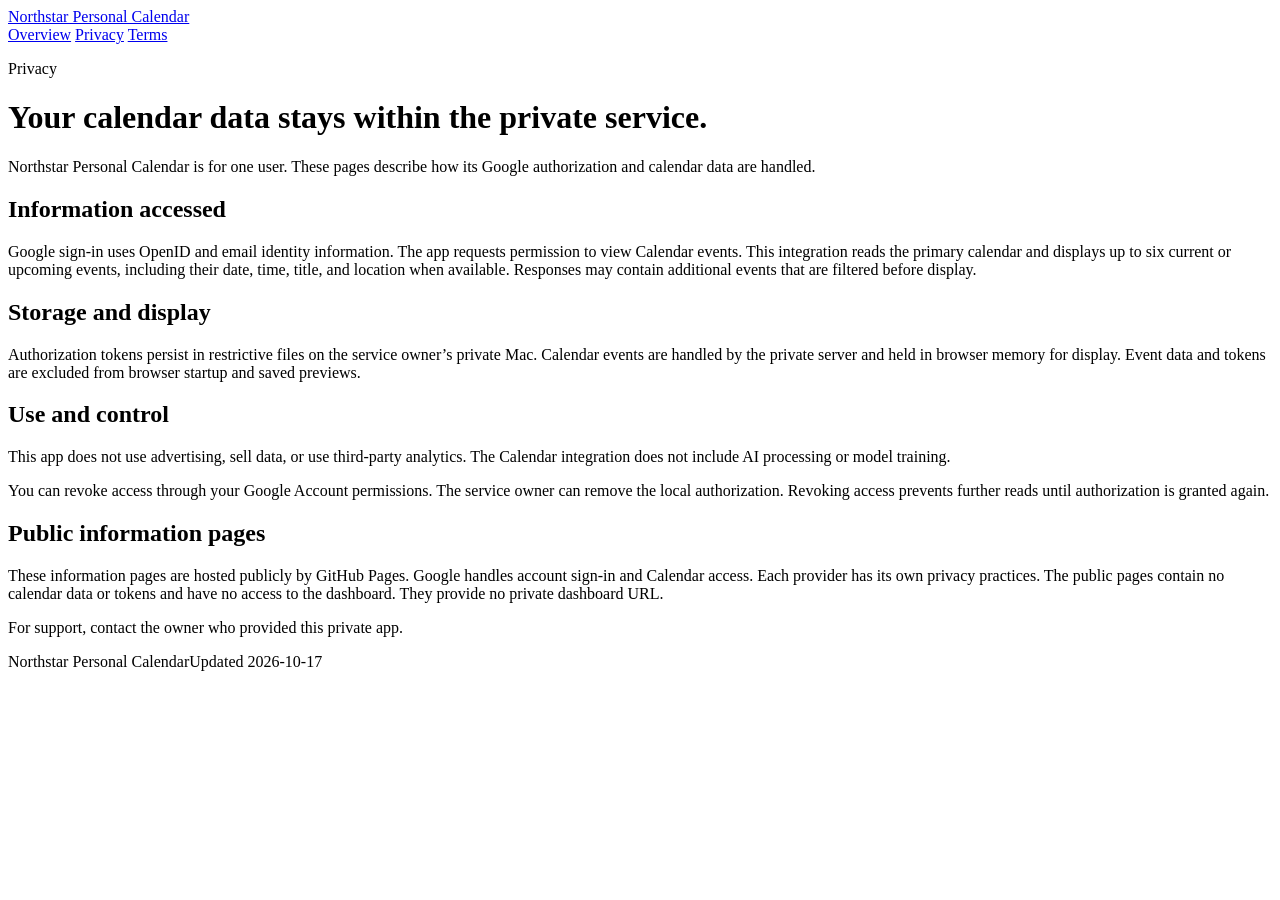
==== privacy.html @ 87dcd64b "Add Northstar Calendar privacy.html" ====
<!doctype html>
<html lang="en">
<head>
  <meta charset="utf-8">
  <meta name="viewport" content="width=device-width, initial-scale=1">
  <meta name="description" content="Privacy information for Northstar Personal Calendar.">
  <title>Privacy · Northstar Personal Calendar</title>
  <link rel="stylesheet" href="style.css">
</head>
<body>
  <header class="site-header">
    <a class="brand" href="index.html">Northstar Personal Calendar</a>
    <nav aria-label="Main navigation">
      <a href="index.html">Overview</a>
      <a href="privacy.html" aria-current="page">Privacy</a>
      <a href="terms.html">Terms</a>
    </nav>
  </header>
  <main>
    <p class="eyebrow">Privacy</p>
    <h1>Your calendar data stays within the private service.</h1>
    <p class="lead">Northstar Personal Calendar is for one user. These pages describe how its Google authorization and calendar data are handled.</p>
    <section class="panel">
      <h2>Information accessed</h2>
      <p>Google sign-in uses OpenID and email identity information. The app requests permission to view Calendar events. This integration reads the primary calendar and displays up to six current or upcoming events, including their date, time, title, and location when available. Responses may contain additional events that are filtered before display.</p>
    </section>
    <section class="panel">
      <h2>Storage and display</h2>
      <p>Authorization tokens persist in restrictive files on the service owner’s private Mac. Calendar events are handled by the private server and held in browser memory for display. Event data and tokens are excluded from browser startup and saved previews.</p>
    </section>
    <section class="panel">
      <h2>Use and control</h2>
      <p>This app does not use advertising, sell data, or use third-party analytics. The Calendar integration does not include AI processing or model training.</p>
      <p>You can revoke access through your Google Account permissions. The service owner can remove the local authorization. Revoking access prevents further reads until authorization is granted again.</p>
    </section>
    <section class="panel">
      <h2>Public information pages</h2>
      <p>These information pages are hosted publicly by GitHub Pages. Google handles account sign-in and Calendar access. Each provider has its own privacy practices. The public pages contain no calendar data or tokens and have no access to the dashboard. They provide no private dashboard URL.</p>
    </section>
    <p class="support">For support, contact the owner who provided this private app.</p>
  </main>
  <footer><span>Northstar Personal Calendar</span><span>Updated 2026-10-17</span></footer>
</body>
</html>
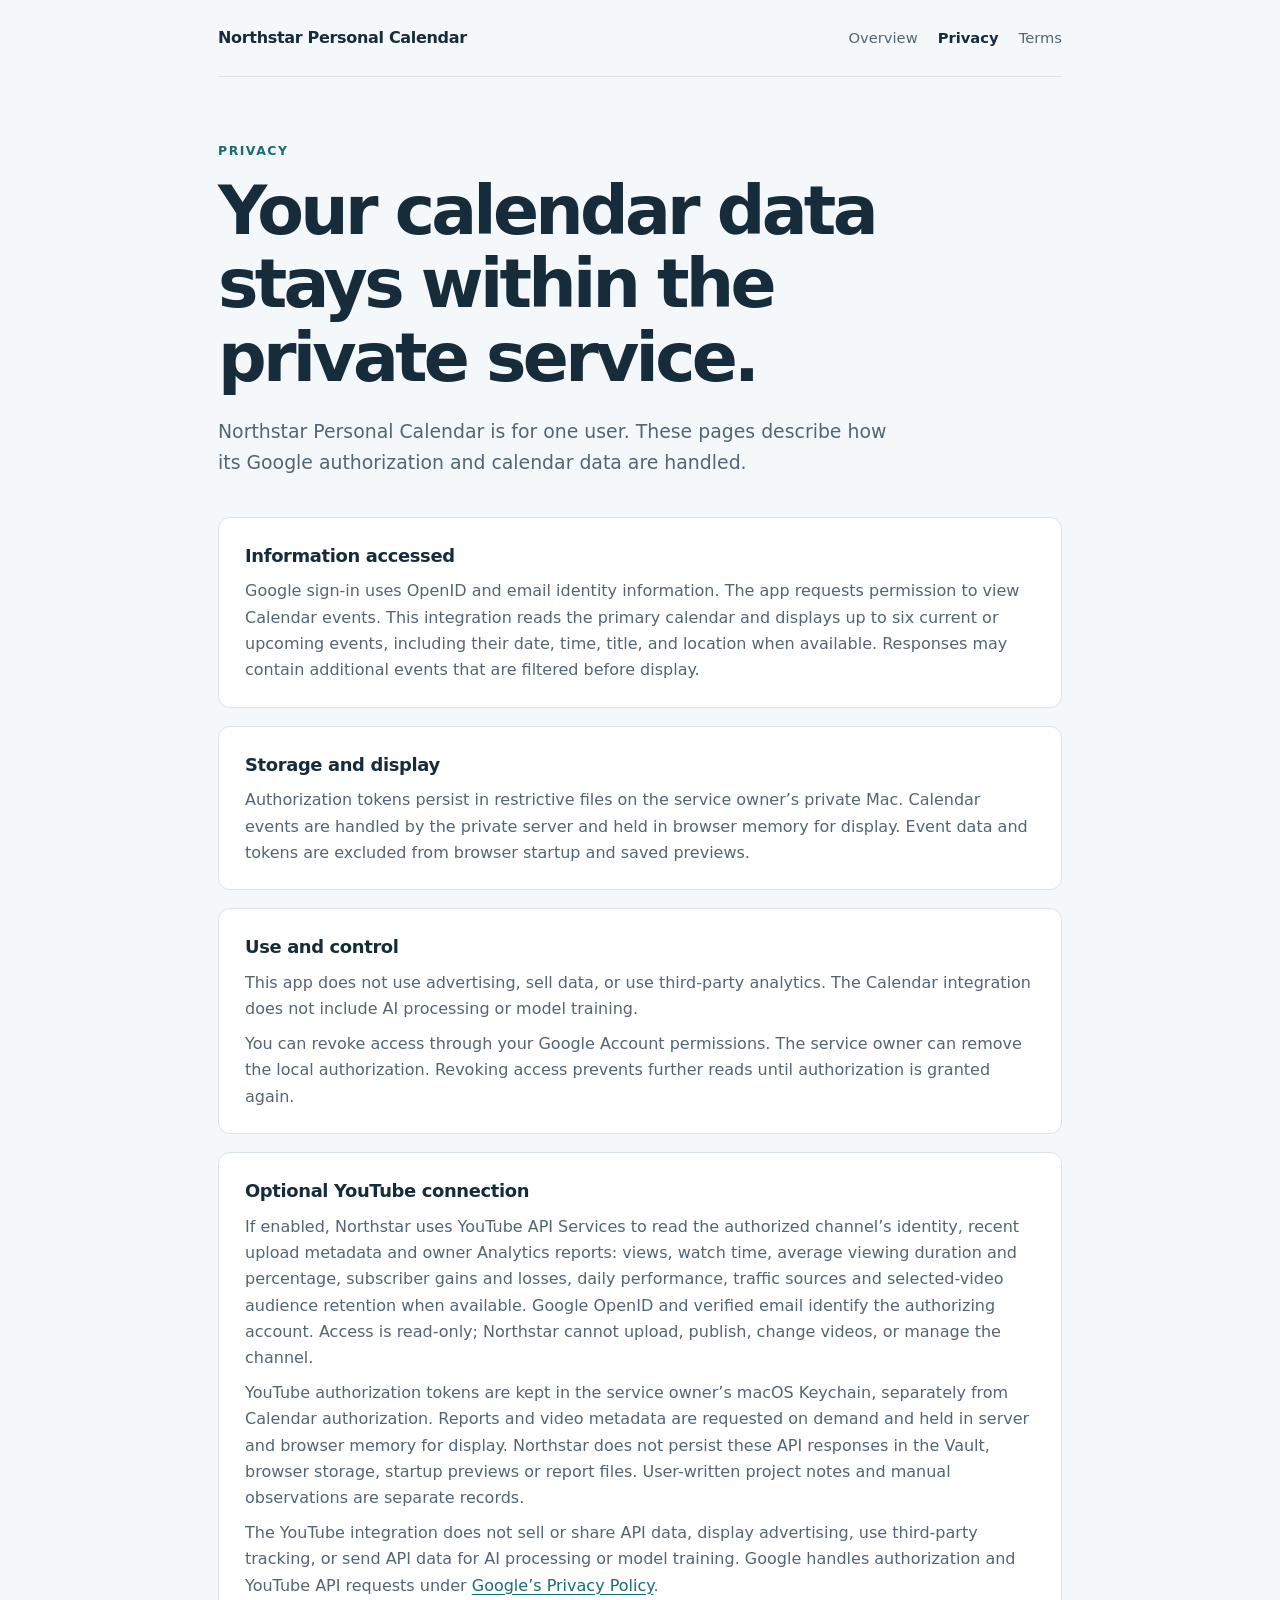
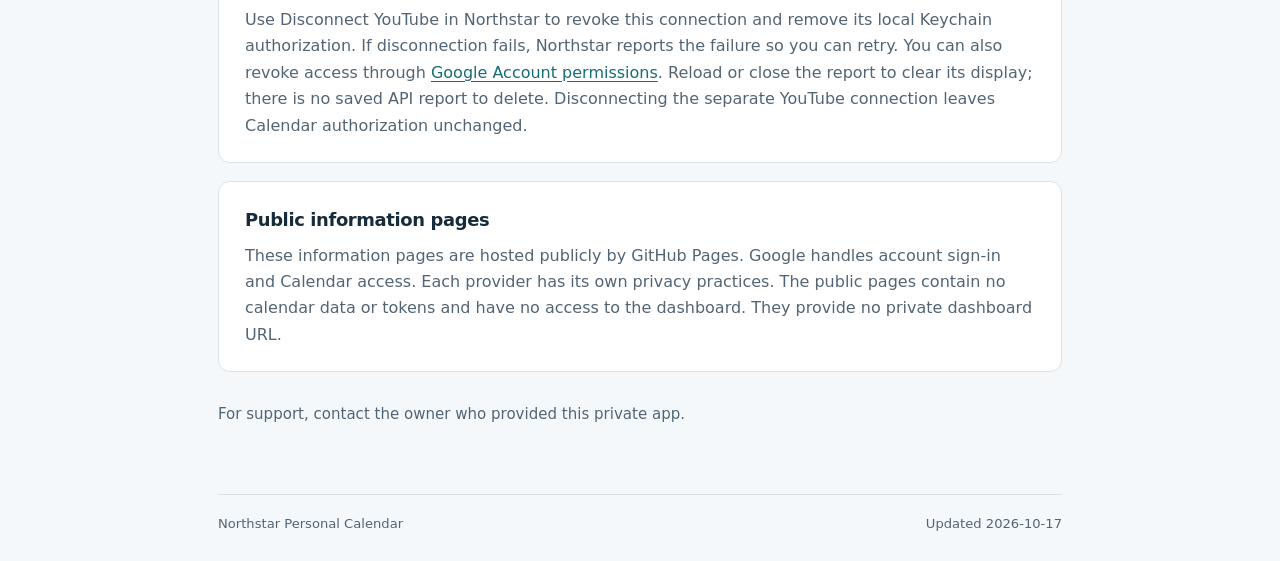
==== commit a1b0f316: "Describe optional read-only YouTube connection and data controls" ====
--- a/privacy.html
+++ b/privacy.html
@@ -34,6 +34,13 @@
       <p>You can revoke access through your Google Account permissions. The service owner can remove the local authorization. Revoking access prevents further reads until authorization is granted again.</p>
     </section>
     <section class="panel">
+      <h2>Optional YouTube connection</h2>
+      <p>If enabled, Northstar uses YouTube API Services to read the authorized channel’s identity, recent upload metadata and owner Analytics reports: views, watch time, average viewing duration and percentage, subscriber gains and losses, daily performance, traffic sources and selected-video audience retention when available. Google OpenID and verified email identify the authorizing account. Access is read-only; Northstar cannot upload, publish, change videos, or manage the channel.</p>
+      <p>YouTube authorization tokens are kept in the service owner’s macOS Keychain, separately from Calendar authorization. Reports and video metadata are requested on demand and held in server and browser memory for display. Northstar does not persist these API responses in the Vault, browser storage, startup previews or report files. User-written project notes and manual observations are separate records.</p>
+      <p>The YouTube integration does not sell or share API data, display advertising, use third-party tracking, or send API data for AI processing or model training. Google handles authorization and YouTube API requests under <a href="https://policies.google.com/privacy">Google’s Privacy Policy</a>.</p>
+      <p>Use Disconnect YouTube in Northstar to revoke this connection and remove its local Keychain authorization. If disconnection fails, Northstar reports the failure so you can retry. You can also revoke access through <a href="https://myaccount.google.com/permissions">Google Account permissions</a>. Reload or close the report to clear its display; there is no saved API report to delete. Disconnecting the separate YouTube connection leaves Calendar authorization unchanged.</p>
+    </section>
+    <section class="panel">
       <h2>Public information pages</h2>
       <p>These information pages are hosted publicly by GitHub Pages. Google handles account sign-in and Calendar access. Each provider has its own privacy practices. The public pages contain no calendar data or tokens and have no access to the dashboard. They provide no private dashboard URL.</p>
     </section>
--- a/style.css
+++ b/style.css
@@ -0,0 +1,50 @@
+:root {
+  color-scheme: light;
+  --ink: #172c3b;
+  --muted: #536574;
+  --line: #d9e2e8;
+  --paper: #f5f8fa;
+  --accent: #176c75;
+  --accent-soft: #e5f1f0;
+}
+
+* { box-sizing: border-box; }
+html { min-height: 100%; background: var(--paper); }
+body {
+  max-width: 900px;
+  margin: 0 auto;
+  padding: 0 28px;
+  color: var(--ink);
+  font: 16px/1.65 system-ui, -apple-system, BlinkMacSystemFont, "Segoe UI", sans-serif;
+}
+a { color: var(--accent); text-underline-offset: 3px; }
+a:focus-visible { outline: 3px solid #df9a3f; outline-offset: 4px; border-radius: 2px; }
+.site-header {
+  display: flex;
+  justify-content: space-between;
+  align-items: center;
+  gap: 24px;
+  padding: 25px 0;
+  border-bottom: 1px solid var(--line);
+}
+.brand { color: var(--ink); font-weight: 700; text-decoration: none; letter-spacing: -0.02em; }
+nav { display: flex; flex-wrap: wrap; gap: 20px; }
+nav a { color: var(--muted); font-size: 0.92rem; text-decoration: none; }
+nav a[aria-current="page"] { color: var(--ink); font-weight: 700; }
+main { padding: 64px 0 52px; }
+.eyebrow { margin: 0 0 12px; color: var(--accent); font-size: 0.78rem; font-weight: 750; letter-spacing: 0.12em; text-transform: uppercase; }
+h1 { max-width: 700px; margin: 0; font-size: clamp(2.25rem, 7vw, 4.25rem); line-height: 1.08; letter-spacing: -0.055em; }
+.lead { max-width: 690px; margin: 22px 0 38px; color: var(--muted); font-size: 1.18rem; }
+.panel { margin: 18px 0; padding: 23px 26px; border: 1px solid var(--line); border-radius: 12px; background: #fff; }
+h2 { margin: 0 0 8px; font-size: 1.12rem; letter-spacing: -0.02em; }
+.panel p { margin: 8px 0 0; color: var(--muted); }
+.support { margin-top: 30px; color: var(--muted); font-size: 0.94rem; }
+footer { display: flex; justify-content: space-between; gap: 18px; padding: 18px 0 26px; border-top: 1px solid var(--line); color: var(--muted); font-size: 0.82rem; }
+@media (max-width: 600px) {
+  body { padding: 0 19px; }
+  .site-header { align-items: flex-start; flex-direction: column; gap: 11px; }
+  nav { gap: 18px; }
+  main { padding-top: 45px; }
+  .panel { padding: 20px; }
+  footer { flex-direction: column; gap: 2px; }
+}
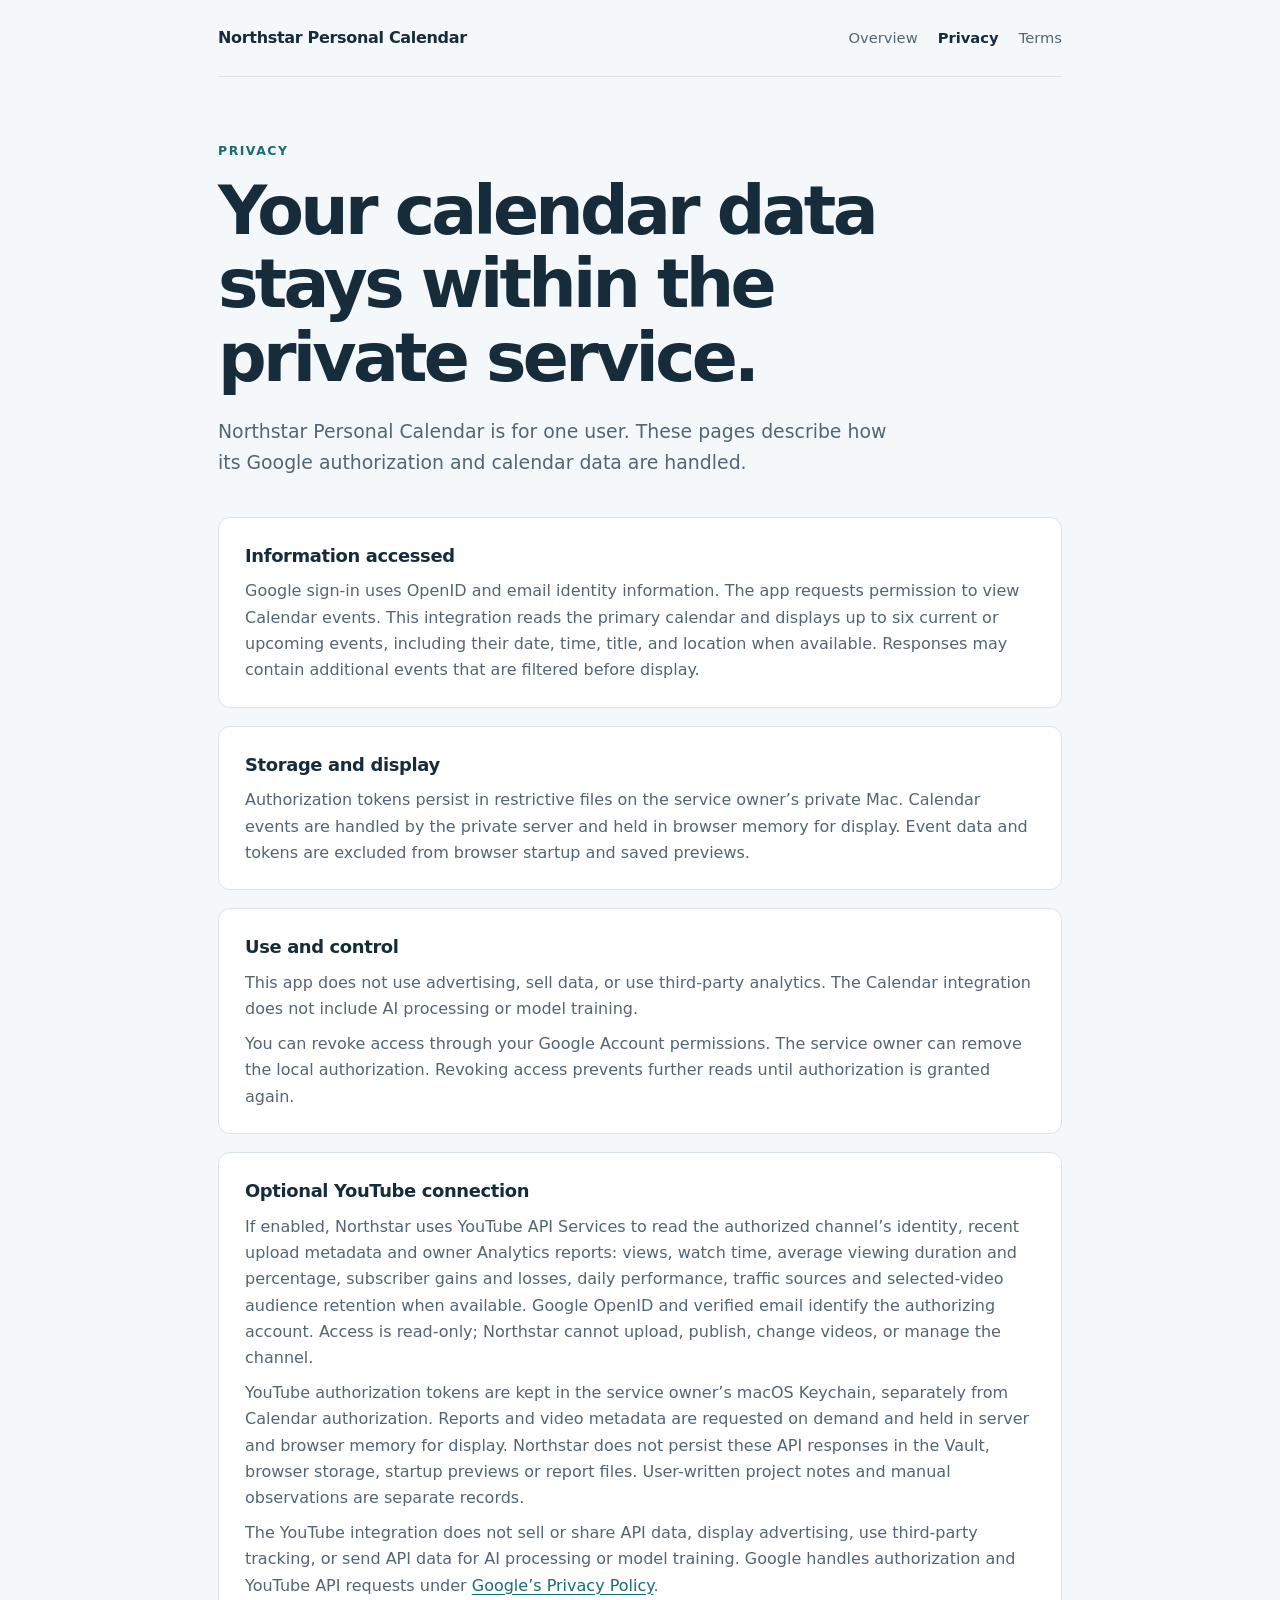
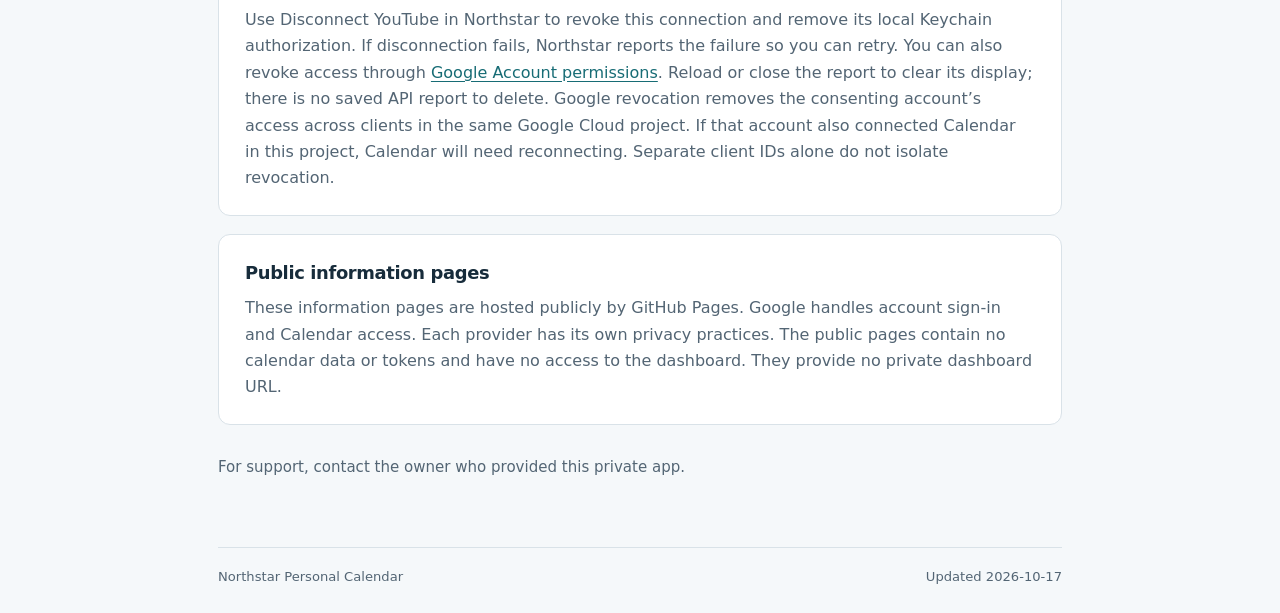
==== commit 6945adce: "Clarify Google project revocation and Calendar reconnect behavior" ====
--- a/privacy.html
+++ b/privacy.html
@@ -38,7 +38,7 @@
       <p>If enabled, Northstar uses YouTube API Services to read the authorized channel’s identity, recent upload metadata and owner Analytics reports: views, watch time, average viewing duration and percentage, subscriber gains and losses, daily performance, traffic sources and selected-video audience retention when available. Google OpenID and verified email identify the authorizing account. Access is read-only; Northstar cannot upload, publish, change videos, or manage the channel.</p>
       <p>YouTube authorization tokens are kept in the service owner’s macOS Keychain, separately from Calendar authorization. Reports and video metadata are requested on demand and held in server and browser memory for display. Northstar does not persist these API responses in the Vault, browser storage, startup previews or report files. User-written project notes and manual observations are separate records.</p>
       <p>The YouTube integration does not sell or share API data, display advertising, use third-party tracking, or send API data for AI processing or model training. Google handles authorization and YouTube API requests under <a href="https://policies.google.com/privacy">Google’s Privacy Policy</a>.</p>
-      <p>Use Disconnect YouTube in Northstar to revoke this connection and remove its local Keychain authorization. If disconnection fails, Northstar reports the failure so you can retry. You can also revoke access through <a href="https://myaccount.google.com/permissions">Google Account permissions</a>. Reload or close the report to clear its display; there is no saved API report to delete. Disconnecting the separate YouTube connection leaves Calendar authorization unchanged.</p>
+      <p>Use Disconnect YouTube in Northstar to revoke this connection and remove its local Keychain authorization. If disconnection fails, Northstar reports the failure so you can retry. You can also revoke access through <a href="https://myaccount.google.com/permissions">Google Account permissions</a>. Reload or close the report to clear its display; there is no saved API report to delete. Google revocation removes the consenting account’s access across clients in the same Google Cloud project. If that account also connected Calendar in this project, Calendar will need reconnecting. Separate client IDs alone do not isolate revocation.</p>
     </section>
     <section class="panel">
       <h2>Public information pages</h2>
